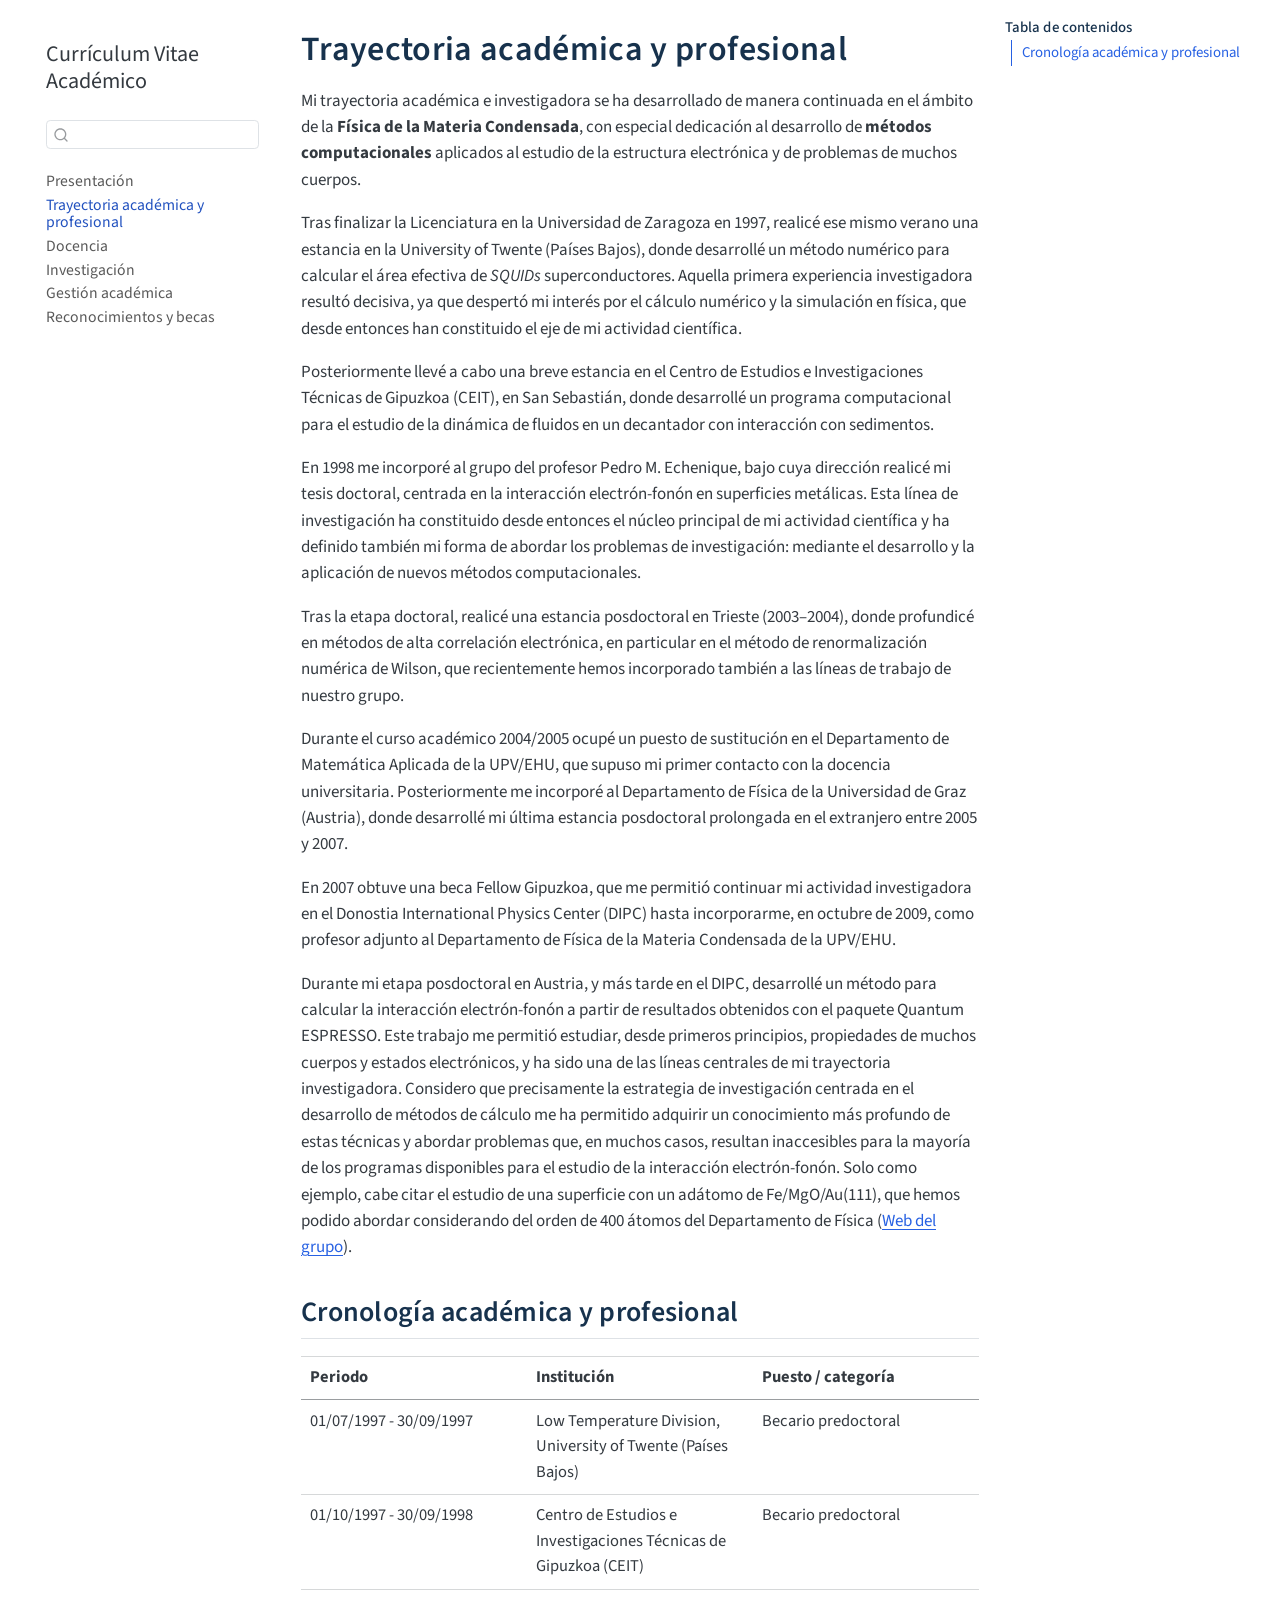
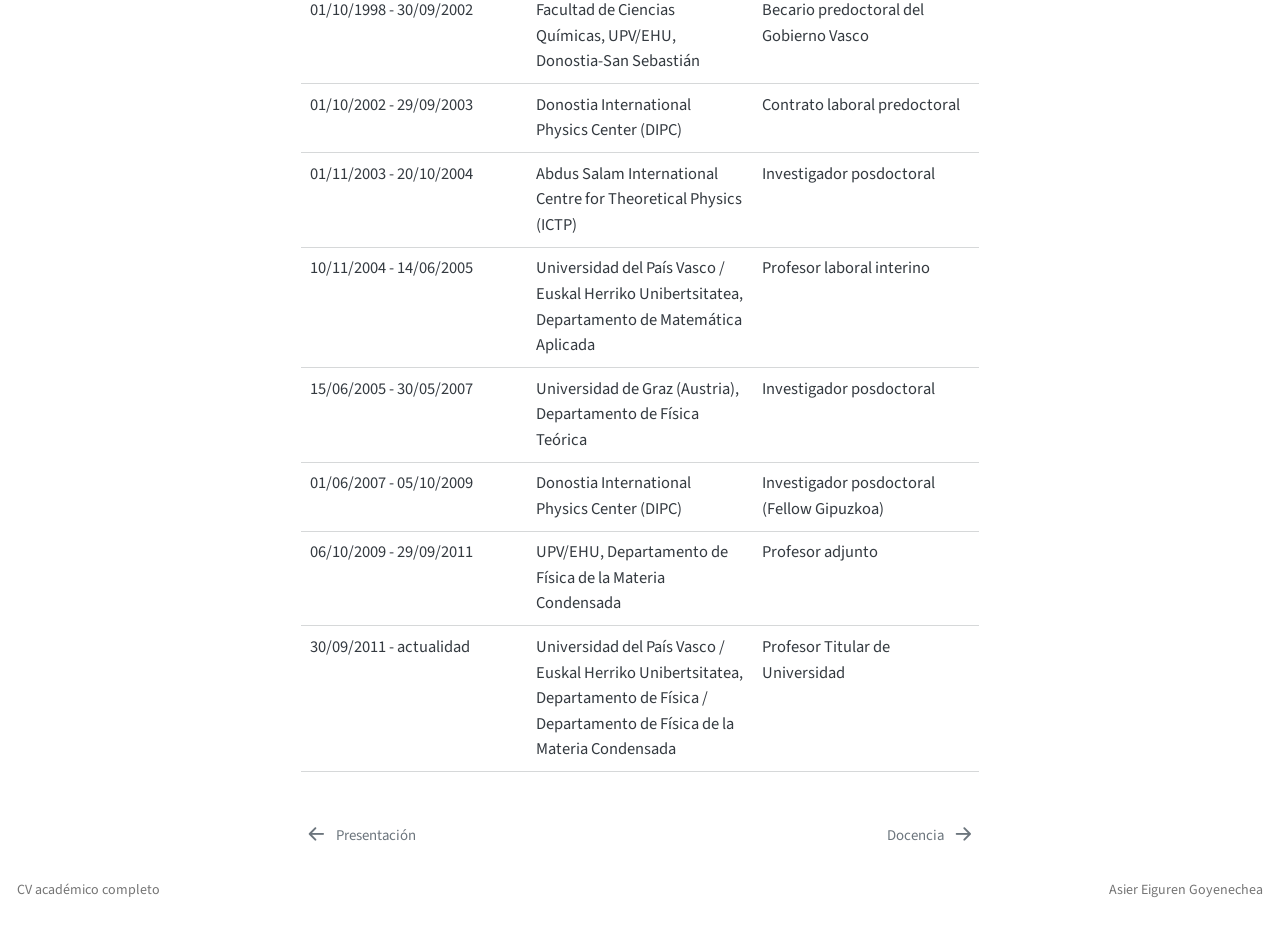
==== 01-trayectoria.html @ c7d63c79 "Publicación CV HTML" ====
<!DOCTYPE html>
<html xmlns="http://www.w3.org/1999/xhtml" lang="es" xml:lang="es"><head>

<meta charset="utf-8">
<meta name="generator" content="quarto-1.8.25">

<meta name="viewport" content="width=device-width, initial-scale=1.0, user-scalable=yes">


<title>Trayectoria académica y profesional – Currículum Vitae Académico</title>
<style>
code{white-space: pre-wrap;}
span.smallcaps{font-variant: small-caps;}
div.columns{display: flex; gap: min(4vw, 1.5em);}
div.column{flex: auto; overflow-x: auto;}
div.hanging-indent{margin-left: 1.5em; text-indent: -1.5em;}
ul.task-list{list-style: none;}
ul.task-list li input[type="checkbox"] {
  width: 0.8em;
  margin: 0 0.8em 0.2em -1em; /* quarto-specific, see https://github.com/quarto-dev/quarto-cli/issues/4556 */ 
  vertical-align: middle;
}
</style>


<script src="site_libs/quarto-nav/quarto-nav.js"></script>
<script src="site_libs/quarto-nav/headroom.min.js"></script>
<script src="site_libs/clipboard/clipboard.min.js"></script>
<script src="site_libs/quarto-search/autocomplete.umd.js"></script>
<script src="site_libs/quarto-search/fuse.min.js"></script>
<script src="site_libs/quarto-search/quarto-search.js"></script>
<meta name="quarto:offset" content="./">
<link href="./02-docencia.html" rel="next">
<link href="./index.html" rel="prev">
<script src="site_libs/quarto-html/quarto.js" type="module"></script>
<script src="site_libs/quarto-html/tabsets/tabsets.js" type="module"></script>
<script src="site_libs/quarto-html/axe/axe-check.js" type="module"></script>
<script src="site_libs/quarto-html/popper.min.js"></script>
<script src="site_libs/quarto-html/tippy.umd.min.js"></script>
<script src="site_libs/quarto-html/anchor.min.js"></script>
<link href="site_libs/quarto-html/tippy.css" rel="stylesheet">
<link href="site_libs/quarto-html/quarto-syntax-highlighting-7b89279ff1a6dce999919e0e67d4d9ec.css" rel="stylesheet" id="quarto-text-highlighting-styles">
<script src="site_libs/bootstrap/bootstrap.min.js"></script>
<link href="site_libs/bootstrap/bootstrap-icons.css" rel="stylesheet">
<link href="site_libs/bootstrap/bootstrap-e6bd158cc6aedcd27d3b7739fb1312fc.min.css" rel="stylesheet" append-hash="true" id="quarto-bootstrap" data-mode="light">
<script id="quarto-search-options" type="application/json">{
  "location": "sidebar",
  "copy-button": false,
  "collapse-after": 3,
  "panel-placement": "start",
  "type": "textbox",
  "limit": 50,
  "keyboard-shortcut": [
    "f",
    "/",
    "s"
  ],
  "show-item-context": false,
  "language": {
    "search-no-results-text": "No se han encontrado resultados",
    "search-matching-documents-text": "documentos encontrados",
    "search-copy-link-title": "Copiar el enlace en la búsqueda",
    "search-hide-matches-text": "Ocultar resultados adicionales",
    "search-more-match-text": "resultado adicional en este documento",
    "search-more-matches-text": "resultados adicionales en este documento",
    "search-clear-button-title": "Borrar",
    "search-text-placeholder": "",
    "search-detached-cancel-button-title": "Cancelar",
    "search-submit-button-title": "Enviar",
    "search-label": "Buscar"
  }
}</script>
<style>html{ scroll-behavior: smooth; }</style>


<link rel="stylesheet" href="styles.css">
</head>

<body class="nav-sidebar floating quarto-light">

<div id="quarto-search-results"></div>
  <header id="quarto-header" class="headroom fixed-top">
  <nav class="quarto-secondary-nav">
    <div class="container-fluid d-flex">
      <button type="button" class="quarto-btn-toggle btn" data-bs-toggle="collapse" role="button" data-bs-target=".quarto-sidebar-collapse-item" aria-controls="quarto-sidebar" aria-expanded="false" aria-label="Alternar barra lateral" onclick="if (window.quartoToggleHeadroom) { window.quartoToggleHeadroom(); }">
        <i class="bi bi-layout-text-sidebar-reverse"></i>
      </button>
        <nav class="quarto-page-breadcrumbs" aria-label="breadcrumb"><ol class="breadcrumb"><li class="breadcrumb-item"><a href="./01-trayectoria.html"><span class="chapter-title">Trayectoria académica y profesional</span></a></li></ol></nav>
        <a class="flex-grow-1" role="navigation" data-bs-toggle="collapse" data-bs-target=".quarto-sidebar-collapse-item" aria-controls="quarto-sidebar" aria-expanded="false" aria-label="Alternar barra lateral" onclick="if (window.quartoToggleHeadroom) { window.quartoToggleHeadroom(); }">      
        </a>
      <button type="button" class="btn quarto-search-button" aria-label="Buscar" onclick="window.quartoOpenSearch();">
        <i class="bi bi-search"></i>
      </button>
    </div>
  </nav>
</header>
<!-- content -->
<div id="quarto-content" class="quarto-container page-columns page-rows-contents page-layout-article">
<!-- sidebar -->
  <nav id="quarto-sidebar" class="sidebar collapse collapse-horizontal quarto-sidebar-collapse-item sidebar-navigation floating overflow-auto">
    <div class="pt-lg-2 mt-2 text-left sidebar-header sidebar-header-stacked">
      <a href="./index.html" class="sidebar-logo-link">
      </a>
    <div class="sidebar-title mb-0 py-0">
      <a href="./">Currículum Vitae Académico</a> 
    </div>
      </div>
        <div class="mt-2 flex-shrink-0 align-items-center">
        <div class="sidebar-search">
        <div id="quarto-search" class="" title="Buscar"></div>
        </div>
        </div>
    <div class="sidebar-menu-container"> 
    <ul class="list-unstyled mt-1">
        <li class="sidebar-item">
  <div class="sidebar-item-container"> 
  <a href="./index.html" class="sidebar-item-text sidebar-link"><span class="chapter-title">Presentación</span></a>
  </div>
</li>
        <li class="sidebar-item">
  <div class="sidebar-item-container"> 
  <a href="./01-trayectoria.html" class="sidebar-item-text sidebar-link active"><span class="chapter-title">Trayectoria académica y profesional</span></a>
  </div>
</li>
        <li class="sidebar-item">
  <div class="sidebar-item-container"> 
  <a href="./02-docencia.html" class="sidebar-item-text sidebar-link"><span class="chapter-title">Docencia</span></a>
  </div>
</li>
        <li class="sidebar-item">
  <div class="sidebar-item-container"> 
  <a href="./03-investigacion.html" class="sidebar-item-text sidebar-link"><span class="chapter-title">Investigación</span></a>
  </div>
</li>
        <li class="sidebar-item">
  <div class="sidebar-item-container"> 
  <a href="./05-gestion.html" class="sidebar-item-text sidebar-link"><span class="chapter-title">Gestión académica</span></a>
  </div>
</li>
        <li class="sidebar-item">
  <div class="sidebar-item-container"> 
  <a href="./06-premios.html" class="sidebar-item-text sidebar-link"><span class="chapter-title">Reconocimientos y becas</span></a>
  </div>
</li>
    </ul>
    </div>
</nav>
<div id="quarto-sidebar-glass" class="quarto-sidebar-collapse-item" data-bs-toggle="collapse" data-bs-target=".quarto-sidebar-collapse-item"></div>
<!-- margin-sidebar -->
    <div id="quarto-margin-sidebar" class="sidebar margin-sidebar">
        <nav id="TOC" role="doc-toc" class="toc-active">
    <h2 id="toc-title">Tabla de contenidos</h2>
   
  <ul>
  <li><a href="#cronología-académica-y-profesional" id="toc-cronología-académica-y-profesional" class="nav-link active" data-scroll-target="#cronología-académica-y-profesional">Cronología académica y profesional</a></li>
  </ul>
</nav>
    </div>
<!-- main -->
<main class="content" id="quarto-document-content">

<header id="title-block-header" class="quarto-title-block default">
<div class="quarto-title">
<h1 class="title"><span class="chapter-title">Trayectoria académica y profesional</span></h1>
</div>



<div class="quarto-title-meta">

    
  
    
  </div>
  


</header>


<p>Mi trayectoria académica e investigadora se ha desarrollado de manera continuada en el ámbito de la <strong>Física de la Materia Condensada</strong>, con especial dedicación al desarrollo de <strong>métodos computacionales</strong> aplicados al estudio de la estructura electrónica y de problemas de muchos cuerpos.</p>
<p>Tras finalizar la Licenciatura en la Universidad de Zaragoza en 1997, realicé ese mismo verano una estancia en la University of Twente (Países Bajos), donde desarrollé un método numérico para calcular el área efectiva de <em>SQUIDs</em> superconductores. Aquella primera experiencia investigadora resultó decisiva, ya que despertó mi interés por el cálculo numérico y la simulación en física, que desde entonces han constituido el eje de mi actividad científica.</p>
<p>Posteriormente llevé a cabo una breve estancia en el Centro de Estudios e Investigaciones Técnicas de Gipuzkoa (CEIT), en San Sebastián, donde desarrollé un programa computacional para el estudio de la dinámica de fluidos en un decantador con interacción con sedimentos.</p>
<p>En 1998 me incorporé al grupo del profesor Pedro M. Echenique, bajo cuya dirección realicé mi tesis doctoral, centrada en la interacción electrón-fonón en superficies metálicas. Esta línea de investigación ha constituido desde entonces el núcleo principal de mi actividad científica y ha definido también mi forma de abordar los problemas de investigación: mediante el desarrollo y la aplicación de nuevos métodos computacionales.</p>
<p>Tras la etapa doctoral, realicé una estancia posdoctoral en Trieste (2003–2004), donde profundicé en métodos de alta correlación electrónica, en particular en el método de renormalización numérica de Wilson, que recientemente hemos incorporado también a las líneas de trabajo de nuestro grupo.</p>
<p>Durante el curso académico 2004/2005 ocupé un puesto de sustitución en el Departamento de Matemática Aplicada de la UPV/EHU, que supuso mi primer contacto con la docencia universitaria. Posteriormente me incorporé al Departamento de Física de la Universidad de Graz (Austria), donde desarrollé mi última estancia posdoctoral prolongada en el extranjero entre 2005 y 2007.</p>
<p>En 2007 obtuve una beca Fellow Gipuzkoa, que me permitió continuar mi actividad investigadora en el Donostia International Physics Center (DIPC) hasta incorporarme, en octubre de 2009, como profesor adjunto al Departamento de Física de la Materia Condensada de la UPV/EHU.</p>
<p>Durante mi etapa posdoctoral en Austria, y más tarde en el DIPC, desarrollé un método para calcular la interacción electrón-fonón a partir de resultados obtenidos con el paquete Quantum ESPRESSO. Este trabajo me permitió estudiar, desde primeros principios, propiedades de muchos cuerpos y estados electrónicos, y ha sido una de las líneas centrales de mi trayectoria investigadora. Considero que precisamente la estrategia de investigación centrada en el desarrollo de métodos de cálculo me ha permitido adquirir un conocimiento más profundo de estas técnicas y abordar problemas que, en muchos casos, resultan inaccesibles para la mayoría de los programas disponibles para el estudio de la interacción electrón-fonón. Solo como ejemplo, cabe citar el estudio de una superficie con un adátomo de Fe/MgO/Au(111), que hemos podido abordar considerando del orden de 400 átomos del Departamento de Física (<a href="https://www.ehu.eus/es/web/computational-many-body-theory/home">Web del grupo</a>).</p>
<section id="cronología-académica-y-profesional" class="level2">
<h2 class="anchored" data-anchor-id="cronología-académica-y-profesional">Cronología académica y profesional</h2>
<table class="caption-top table">
<colgroup>
<col style="width: 33%">
<col style="width: 33%">
<col style="width: 33%">
</colgroup>
<thead>
<tr class="header">
<th>Periodo</th>
<th>Institución</th>
<th>Puesto / categoría</th>
</tr>
</thead>
<tbody>
<tr class="odd">
<td>01/07/1997 - 30/09/1997</td>
<td>Low Temperature Division, University of Twente (Países Bajos)</td>
<td>Becario predoctoral</td>
</tr>
<tr class="even">
<td>01/10/1997 - 30/09/1998</td>
<td>Centro de Estudios e Investigaciones Técnicas de Gipuzkoa (CEIT)</td>
<td>Becario predoctoral</td>
</tr>
<tr class="odd">
<td>01/10/1998 - 30/09/2002</td>
<td>Facultad de Ciencias Químicas, UPV/EHU, Donostia-San Sebastián</td>
<td>Becario predoctoral del Gobierno Vasco</td>
</tr>
<tr class="even">
<td>01/10/2002 - 29/09/2003</td>
<td>Donostia International Physics Center (DIPC)</td>
<td>Contrato laboral predoctoral</td>
</tr>
<tr class="odd">
<td>01/11/2003 - 20/10/2004</td>
<td>Abdus Salam International Centre for Theoretical Physics (ICTP)</td>
<td>Investigador posdoctoral</td>
</tr>
<tr class="even">
<td>10/11/2004 - 14/06/2005</td>
<td>Universidad del País Vasco / Euskal Herriko Unibertsitatea, Departamento de Matemática Aplicada</td>
<td>Profesor laboral interino</td>
</tr>
<tr class="odd">
<td>15/06/2005 - 30/05/2007</td>
<td>Universidad de Graz (Austria), Departamento de Física Teórica</td>
<td>Investigador posdoctoral</td>
</tr>
<tr class="even">
<td>01/06/2007 - 05/10/2009</td>
<td>Donostia International Physics Center (DIPC)</td>
<td>Investigador posdoctoral (Fellow Gipuzkoa)</td>
</tr>
<tr class="odd">
<td>06/10/2009 - 29/09/2011</td>
<td>UPV/EHU, Departamento de Física de la Materia Condensada</td>
<td>Profesor adjunto</td>
</tr>
<tr class="even">
<td>30/09/2011 - actualidad</td>
<td>Universidad del País Vasco / Euskal Herriko Unibertsitatea, Departamento de Física / Departamento de Física de la Materia Condensada</td>
<td>Profesor Titular de Universidad</td>
</tr>
</tbody>
</table>


</section>

</main> <!-- /main -->
<script id="quarto-html-after-body" type="application/javascript">
  window.document.addEventListener("DOMContentLoaded", function (event) {
    const icon = "";
    const anchorJS = new window.AnchorJS();
    anchorJS.options = {
      placement: 'right',
      icon: icon
    };
    anchorJS.add('.anchored');
    const isCodeAnnotation = (el) => {
      for (const clz of el.classList) {
        if (clz.startsWith('code-annotation-')) {                     
          return true;
        }
      }
      return false;
    }
    const onCopySuccess = function(e) {
      // button target
      const button = e.trigger;
      // don't keep focus
      button.blur();
      // flash "checked"
      button.classList.add('code-copy-button-checked');
      var currentTitle = button.getAttribute("title");
      button.setAttribute("title", "Copiado");
      let tooltip;
      if (window.bootstrap) {
        button.setAttribute("data-bs-toggle", "tooltip");
        button.setAttribute("data-bs-placement", "left");
        button.setAttribute("data-bs-title", "Copiado");
        tooltip = new bootstrap.Tooltip(button, 
          { trigger: "manual", 
            customClass: "code-copy-button-tooltip",
            offset: [0, -8]});
        tooltip.show();    
      }
      setTimeout(function() {
        if (tooltip) {
          tooltip.hide();
          button.removeAttribute("data-bs-title");
          button.removeAttribute("data-bs-toggle");
          button.removeAttribute("data-bs-placement");
        }
        button.setAttribute("title", currentTitle);
        button.classList.remove('code-copy-button-checked');
      }, 1000);
      // clear code selection
      e.clearSelection();
    }
    const getTextToCopy = function(trigger) {
      const outerScaffold = trigger.parentElement.cloneNode(true);
      const codeEl = outerScaffold.querySelector('code');
      for (const childEl of codeEl.children) {
        if (isCodeAnnotation(childEl)) {
          childEl.remove();
        }
      }
      return codeEl.innerText;
    }
    const clipboard = new window.ClipboardJS('.code-copy-button:not([data-in-quarto-modal])', {
      text: getTextToCopy
    });
    clipboard.on('success', onCopySuccess);
    if (window.document.getElementById('quarto-embedded-source-code-modal')) {
      const clipboardModal = new window.ClipboardJS('.code-copy-button[data-in-quarto-modal]', {
        text: getTextToCopy,
        container: window.document.getElementById('quarto-embedded-source-code-modal')
      });
      clipboardModal.on('success', onCopySuccess);
    }
      var localhostRegex = new RegExp(/^(?:http|https):\/\/localhost\:?[0-9]*\//);
      var mailtoRegex = new RegExp(/^mailto:/);
        var filterRegex = new RegExp('/' + window.location.host + '/');
      var isInternal = (href) => {
          return filterRegex.test(href) || localhostRegex.test(href) || mailtoRegex.test(href);
      }
      // Inspect non-navigation links and adorn them if external
     var links = window.document.querySelectorAll('a[href]:not(.nav-link):not(.navbar-brand):not(.toc-action):not(.sidebar-link):not(.sidebar-item-toggle):not(.pagination-link):not(.no-external):not([aria-hidden]):not(.dropdown-item):not(.quarto-navigation-tool):not(.about-link)');
      for (var i=0; i<links.length; i++) {
        const link = links[i];
        if (!isInternal(link.href)) {
          // undo the damage that might have been done by quarto-nav.js in the case of
          // links that we want to consider external
          if (link.dataset.originalHref !== undefined) {
            link.href = link.dataset.originalHref;
          }
        }
      }
    function tippyHover(el, contentFn, onTriggerFn, onUntriggerFn) {
      const config = {
        allowHTML: true,
        maxWidth: 500,
        delay: 100,
        arrow: false,
        appendTo: function(el) {
            return el.parentElement;
        },
        interactive: true,
        interactiveBorder: 10,
        theme: 'quarto',
        placement: 'bottom-start',
      };
      if (contentFn) {
        config.content = contentFn;
      }
      if (onTriggerFn) {
        config.onTrigger = onTriggerFn;
      }
      if (onUntriggerFn) {
        config.onUntrigger = onUntriggerFn;
      }
      window.tippy(el, config); 
    }
    const noterefs = window.document.querySelectorAll('a[role="doc-noteref"]');
    for (var i=0; i<noterefs.length; i++) {
      const ref = noterefs[i];
      tippyHover(ref, function() {
        // use id or data attribute instead here
        let href = ref.getAttribute('data-footnote-href') || ref.getAttribute('href');
        try { href = new URL(href).hash; } catch {}
        const id = href.replace(/^#\/?/, "");
        const note = window.document.getElementById(id);
        if (note) {
          return note.innerHTML;
        } else {
          return "";
        }
      });
    }
    const xrefs = window.document.querySelectorAll('a.quarto-xref');
    const processXRef = (id, note) => {
      // Strip column container classes
      const stripColumnClz = (el) => {
        el.classList.remove("page-full", "page-columns");
        if (el.children) {
          for (const child of el.children) {
            stripColumnClz(child);
          }
        }
      }
      stripColumnClz(note)
      if (id === null || id.startsWith('sec-')) {
        // Special case sections, only their first couple elements
        const container = document.createElement("div");
        if (note.children && note.children.length > 2) {
          container.appendChild(note.children[0].cloneNode(true));
          for (let i = 1; i < note.children.length; i++) {
            const child = note.children[i];
            if (child.tagName === "P" && child.innerText === "") {
              continue;
            } else {
              container.appendChild(child.cloneNode(true));
              break;
            }
          }
          if (window.Quarto?.typesetMath) {
            window.Quarto.typesetMath(container);
          }
          return container.innerHTML
        } else {
          if (window.Quarto?.typesetMath) {
            window.Quarto.typesetMath(note);
          }
          return note.innerHTML;
        }
      } else {
        // Remove any anchor links if they are present
        const anchorLink = note.querySelector('a.anchorjs-link');
        if (anchorLink) {
          anchorLink.remove();
        }
        if (window.Quarto?.typesetMath) {
          window.Quarto.typesetMath(note);
        }
        if (note.classList.contains("callout")) {
          return note.outerHTML;
        } else {
          return note.innerHTML;
        }
      }
    }
    for (var i=0; i<xrefs.length; i++) {
      const xref = xrefs[i];
      tippyHover(xref, undefined, function(instance) {
        instance.disable();
        let url = xref.getAttribute('href');
        let hash = undefined; 
        if (url.startsWith('#')) {
          hash = url;
        } else {
          try { hash = new URL(url).hash; } catch {}
        }
        if (hash) {
          const id = hash.replace(/^#\/?/, "");
          const note = window.document.getElementById(id);
          if (note !== null) {
            try {
              const html = processXRef(id, note.cloneNode(true));
              instance.setContent(html);
            } finally {
              instance.enable();
              instance.show();
            }
          } else {
            // See if we can fetch this
            fetch(url.split('#')[0])
            .then(res => res.text())
            .then(html => {
              const parser = new DOMParser();
              const htmlDoc = parser.parseFromString(html, "text/html");
              const note = htmlDoc.getElementById(id);
              if (note !== null) {
                const html = processXRef(id, note);
                instance.setContent(html);
              } 
            }).finally(() => {
              instance.enable();
              instance.show();
            });
          }
        } else {
          // See if we can fetch a full url (with no hash to target)
          // This is a special case and we should probably do some content thinning / targeting
          fetch(url)
          .then(res => res.text())
          .then(html => {
            const parser = new DOMParser();
            const htmlDoc = parser.parseFromString(html, "text/html");
            const note = htmlDoc.querySelector('main.content');
            if (note !== null) {
              // This should only happen for chapter cross references
              // (since there is no id in the URL)
              // remove the first header
              if (note.children.length > 0 && note.children[0].tagName === "HEADER") {
                note.children[0].remove();
              }
              const html = processXRef(null, note);
              instance.setContent(html);
            } 
          }).finally(() => {
            instance.enable();
            instance.show();
          });
        }
      }, function(instance) {
      });
    }
        let selectedAnnoteEl;
        const selectorForAnnotation = ( cell, annotation) => {
          let cellAttr = 'data-code-cell="' + cell + '"';
          let lineAttr = 'data-code-annotation="' +  annotation + '"';
          const selector = 'span[' + cellAttr + '][' + lineAttr + ']';
          return selector;
        }
        const selectCodeLines = (annoteEl) => {
          const doc = window.document;
          const targetCell = annoteEl.getAttribute("data-target-cell");
          const targetAnnotation = annoteEl.getAttribute("data-target-annotation");
          const annoteSpan = window.document.querySelector(selectorForAnnotation(targetCell, targetAnnotation));
          const lines = annoteSpan.getAttribute("data-code-lines").split(",");
          const lineIds = lines.map((line) => {
            return targetCell + "-" + line;
          })
          let top = null;
          let height = null;
          let parent = null;
          if (lineIds.length > 0) {
              //compute the position of the single el (top and bottom and make a div)
              const el = window.document.getElementById(lineIds[0]);
              top = el.offsetTop;
              height = el.offsetHeight;
              parent = el.parentElement.parentElement;
            if (lineIds.length > 1) {
              const lastEl = window.document.getElementById(lineIds[lineIds.length - 1]);
              const bottom = lastEl.offsetTop + lastEl.offsetHeight;
              height = bottom - top;
            }
            if (top !== null && height !== null && parent !== null) {
              // cook up a div (if necessary) and position it 
              let div = window.document.getElementById("code-annotation-line-highlight");
              if (div === null) {
                div = window.document.createElement("div");
                div.setAttribute("id", "code-annotation-line-highlight");
                div.style.position = 'absolute';
                parent.appendChild(div);
              }
              div.style.top = top - 2 + "px";
              div.style.height = height + 4 + "px";
              div.style.left = 0;
              let gutterDiv = window.document.getElementById("code-annotation-line-highlight-gutter");
              if (gutterDiv === null) {
                gutterDiv = window.document.createElement("div");
                gutterDiv.setAttribute("id", "code-annotation-line-highlight-gutter");
                gutterDiv.style.position = 'absolute';
                const codeCell = window.document.getElementById(targetCell);
                const gutter = codeCell.querySelector('.code-annotation-gutter');
                gutter.appendChild(gutterDiv);
              }
              gutterDiv.style.top = top - 2 + "px";
              gutterDiv.style.height = height + 4 + "px";
            }
            selectedAnnoteEl = annoteEl;
          }
        };
        const unselectCodeLines = () => {
          const elementsIds = ["code-annotation-line-highlight", "code-annotation-line-highlight-gutter"];
          elementsIds.forEach((elId) => {
            const div = window.document.getElementById(elId);
            if (div) {
              div.remove();
            }
          });
          selectedAnnoteEl = undefined;
        };
          // Handle positioning of the toggle
      window.addEventListener(
        "resize",
        throttle(() => {
          elRect = undefined;
          if (selectedAnnoteEl) {
            selectCodeLines(selectedAnnoteEl);
          }
        }, 10)
      );
      function throttle(fn, ms) {
      let throttle = false;
      let timer;
        return (...args) => {
          if(!throttle) { // first call gets through
              fn.apply(this, args);
              throttle = true;
          } else { // all the others get throttled
              if(timer) clearTimeout(timer); // cancel #2
              timer = setTimeout(() => {
                fn.apply(this, args);
                timer = throttle = false;
              }, ms);
          }
        };
      }
        // Attach click handler to the DT
        const annoteDls = window.document.querySelectorAll('dt[data-target-cell]');
        for (const annoteDlNode of annoteDls) {
          annoteDlNode.addEventListener('click', (event) => {
            const clickedEl = event.target;
            if (clickedEl !== selectedAnnoteEl) {
              unselectCodeLines();
              const activeEl = window.document.querySelector('dt[data-target-cell].code-annotation-active');
              if (activeEl) {
                activeEl.classList.remove('code-annotation-active');
              }
              selectCodeLines(clickedEl);
              clickedEl.classList.add('code-annotation-active');
            } else {
              // Unselect the line
              unselectCodeLines();
              clickedEl.classList.remove('code-annotation-active');
            }
          });
        }
    const findCites = (el) => {
      const parentEl = el.parentElement;
      if (parentEl) {
        const cites = parentEl.dataset.cites;
        if (cites) {
          return {
            el,
            cites: cites.split(' ')
          };
        } else {
          return findCites(el.parentElement)
        }
      } else {
        return undefined;
      }
    };
    var bibliorefs = window.document.querySelectorAll('a[role="doc-biblioref"]');
    for (var i=0; i<bibliorefs.length; i++) {
      const ref = bibliorefs[i];
      const citeInfo = findCites(ref);
      if (citeInfo) {
        tippyHover(citeInfo.el, function() {
          var popup = window.document.createElement('div');
          citeInfo.cites.forEach(function(cite) {
            var citeDiv = window.document.createElement('div');
            citeDiv.classList.add('hanging-indent');
            citeDiv.classList.add('csl-entry');
            var biblioDiv = window.document.getElementById('ref-' + cite);
            if (biblioDiv) {
              citeDiv.innerHTML = biblioDiv.innerHTML;
            }
            popup.appendChild(citeDiv);
          });
          return popup.innerHTML;
        });
      }
    }
  });
  </script>
<nav class="page-navigation">
  <div class="nav-page nav-page-previous">
      <a href="./index.html" class="pagination-link" aria-label="Presentación">
        <i class="bi bi-arrow-left-short"></i> <span class="nav-page-text"><span class="chapter-title">Presentación</span></span>
      </a>          
  </div>
  <div class="nav-page nav-page-next">
      <a href="./02-docencia.html" class="pagination-link" aria-label="Docencia">
        <span class="nav-page-text"><span class="chapter-title">Docencia</span></span> <i class="bi bi-arrow-right-short"></i>
      </a>
  </div>
</nav>
</div> <!-- /content -->
<footer class="footer">
  <div class="nav-footer">
    <div class="nav-footer-left">
<p>CV académico completo</p>
</div>   
    <div class="nav-footer-center">
      &nbsp;
    </div>
    <div class="nav-footer-right">
<p>Asier Eiguren Goyenechea</p>
</div>
  </div>
</footer>




<script src="site_libs/quarto-html/zenscroll-min.js"></script>
</body></html>
---- site_libs/quarto-html/tippy.css ----
.tippy-box[data-animation=fade][data-state=hidden]{opacity:0}[data-tippy-root]{max-width:calc(100vw - 10px)}.tippy-box{position:relative;background-color:#333;color:#fff;border-radius:4px;font-size:14px;line-height:1.4;white-space:normal;outline:0;transition-property:transform,visibility,opacity}.tippy-box[data-placement^=top]>.tippy-arrow{bottom:0}.tippy-box[data-placement^=top]>.tippy-arrow:before{bottom:-7px;left:0;border-width:8px 8px 0;border-top-color:initial;transform-origin:center top}.tippy-box[data-placement^=bottom]>.tippy-arrow{top:0}.tippy-box[data-placement^=bottom]>.tippy-arrow:before{top:-7px;left:0;border-width:0 8px 8px;border-bottom-color:initial;transform-origin:center bottom}.tippy-box[data-placement^=left]>.tippy-arrow{right:0}.tippy-box[data-placement^=left]>.tippy-arrow:before{border-width:8px 0 8px 8px;border-left-color:initial;right:-7px;transform-origin:center left}.tippy-box[data-placement^=right]>.tippy-arrow{left:0}.tippy-box[data-placement^=right]>.tippy-arrow:before{left:-7px;border-width:8px 8px 8px 0;border-right-color:initial;transform-origin:center right}.tippy-box[data-inertia][data-state=visible]{transition-timing-function:cubic-bezier(.54,1.5,.38,1.11)}.tippy-arrow{width:16px;height:16px;color:#333}.tippy-arrow:before{content:"";position:absolute;border-color:transparent;border-style:solid}.tippy-content{position:relative;padding:5px 9px;z-index:1}
---- site_libs/quarto-html/quarto-syntax-highlighting-7b89279ff1a6dce999919e0e67d4d9ec.css ----
/* quarto syntax highlight colors */
:root {
  --quarto-hl-ot-color: #003B4F;
  --quarto-hl-at-color: #657422;
  --quarto-hl-ss-color: #20794D;
  --quarto-hl-an-color: #5E5E5E;
  --quarto-hl-fu-color: #4758AB;
  --quarto-hl-st-color: #20794D;
  --quarto-hl-cf-color: #003B4F;
  --quarto-hl-op-color: #5E5E5E;
  --quarto-hl-er-color: #AD0000;
  --quarto-hl-bn-color: #AD0000;
  --quarto-hl-al-color: #AD0000;
  --quarto-hl-va-color: #111111;
  --quarto-hl-bu-color: inherit;
  --quarto-hl-ex-color: inherit;
  --quarto-hl-pp-color: #AD0000;
  --quarto-hl-in-color: #5E5E5E;
  --quarto-hl-vs-color: #20794D;
  --quarto-hl-wa-color: #5E5E5E;
  --quarto-hl-do-color: #5E5E5E;
  --quarto-hl-im-color: #00769E;
  --quarto-hl-ch-color: #20794D;
  --quarto-hl-dt-color: #AD0000;
  --quarto-hl-fl-color: #AD0000;
  --quarto-hl-co-color: #5E5E5E;
  --quarto-hl-cv-color: #5E5E5E;
  --quarto-hl-cn-color: #8f5902;
  --quarto-hl-sc-color: #5E5E5E;
  --quarto-hl-dv-color: #AD0000;
  --quarto-hl-kw-color: #003B4F;
}

/* other quarto variables */
:root {
  --quarto-font-monospace: SFMono-Regular, Menlo, Monaco, Consolas, "Liberation Mono", "Courier New", monospace;
}

/* syntax highlight based on Pandoc's rules */
pre > code.sourceCode > span {
  color: #003B4F;
}

code.sourceCode > span {
  color: #003B4F;
}

div.sourceCode,
div.sourceCode pre.sourceCode {
  color: #003B4F;
}

/* Normal */
code span {
  color: #003B4F;
}

/* Alert */
code span.al {
  color: #AD0000;
  font-style: inherit;
}

/* Annotation */
code span.an {
  color: #5E5E5E;
  font-style: inherit;
}

/* Attribute */
code span.at {
  color: #657422;
  font-style: inherit;
}

/* BaseN */
code span.bn {
  color: #AD0000;
  font-style: inherit;
}

/* BuiltIn */
code span.bu {
  font-style: inherit;
}

/* ControlFlow */
code span.cf {
  color: #003B4F;
  font-weight: bold;
  font-style: inherit;
}

/* Char */
code span.ch {
  color: #20794D;
  font-style: inherit;
}

/* Constant */
code span.cn {
  color: #8f5902;
  font-style: inherit;
}

/* Comment */
code span.co {
  color: #5E5E5E;
  font-style: inherit;
}

/* CommentVar */
code span.cv {
  color: #5E5E5E;
  font-style: italic;
}

/* Documentation */
code span.do {
  color: #5E5E5E;
  font-style: italic;
}

/* DataType */
code span.dt {
  color: #AD0000;
  font-style: inherit;
}

/* DecVal */
code span.dv {
  color: #AD0000;
  font-style: inherit;
}

/* Error */
code span.er {
  color: #AD0000;
  font-style: inherit;
}

/* Extension */
code span.ex {
  font-style: inherit;
}

/* Float */
code span.fl {
  color: #AD0000;
  font-style: inherit;
}

/* Function */
code span.fu {
  color: #4758AB;
  font-style: inherit;
}

/* Import */
code span.im {
  color: #00769E;
  font-style: inherit;
}

/* Information */
code span.in {
  color: #5E5E5E;
  font-style: inherit;
}

/* Keyword */
code span.kw {
  color: #003B4F;
  font-weight: bold;
  font-style: inherit;
}

/* Operator */
code span.op {
  color: #5E5E5E;
  font-style: inherit;
}

/* Other */
code span.ot {
  color: #003B4F;
  font-style: inherit;
}

/* Preprocessor */
code span.pp {
  color: #AD0000;
  font-style: inherit;
}

/* SpecialChar */
code span.sc {
  color: #5E5E5E;
  font-style: inherit;
}

/* SpecialString */
code span.ss {
  color: #20794D;
  font-style: inherit;
}

/* String */
code span.st {
  color: #20794D;
  font-style: inherit;
}

/* Variable */
code span.va {
  color: #111111;
  font-style: inherit;
}

/* VerbatimString */
code span.vs {
  color: #20794D;
  font-style: inherit;
}

/* Warning */
code span.wa {
  color: #5E5E5E;
  font-style: italic;
}

.prevent-inlining {
  content: "</";
}

/*# sourceMappingURL=3944bc705cfaf4c80e56f77c5205168a.css.map */
---- styles.css ----
/* Elegante y sobrio para CV académico largo */
:root {
  --accent: #17324d;
  --muted: #5b6773;
}

body {
  line-height: 1.55;
}

h1, h2, h3, h4 {
  color: var(--accent);
  letter-spacing: 0.01em;
}

.subtitle, .quarto-title-meta, .author, .date {
  color: var(--muted);
}

table {
  font-size: 0.97rem;
}

.cv-grid {
  display: grid;
  grid-template-columns: 1fr 2fr;
  gap: 0.2rem 1.2rem;
  margin-bottom: 1rem;
}

.cv-grid div:nth-child(odd) {
  font-weight: 600;
  color: var(--accent);
}

.section-note {
  color: var(--muted);
  font-style: italic;
}

.callout-note {
  border-left-color: var(--accent);
}
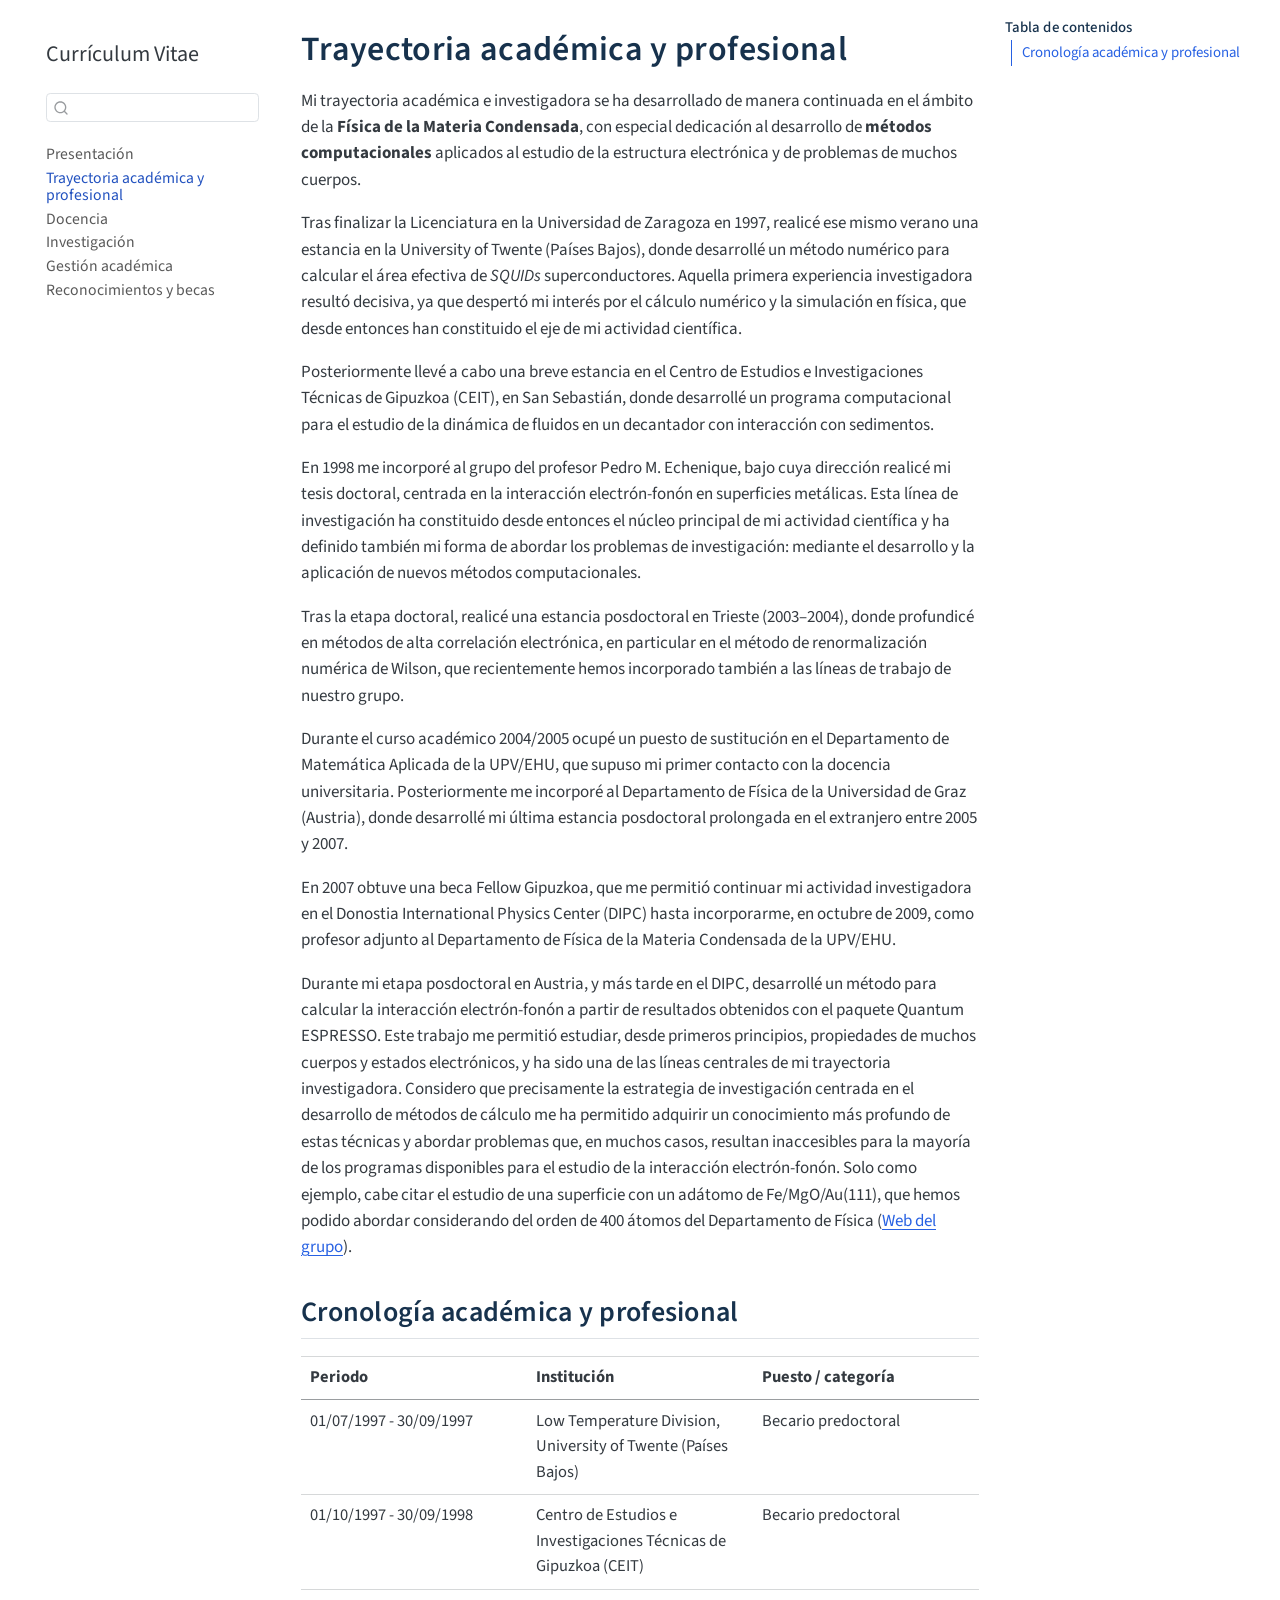
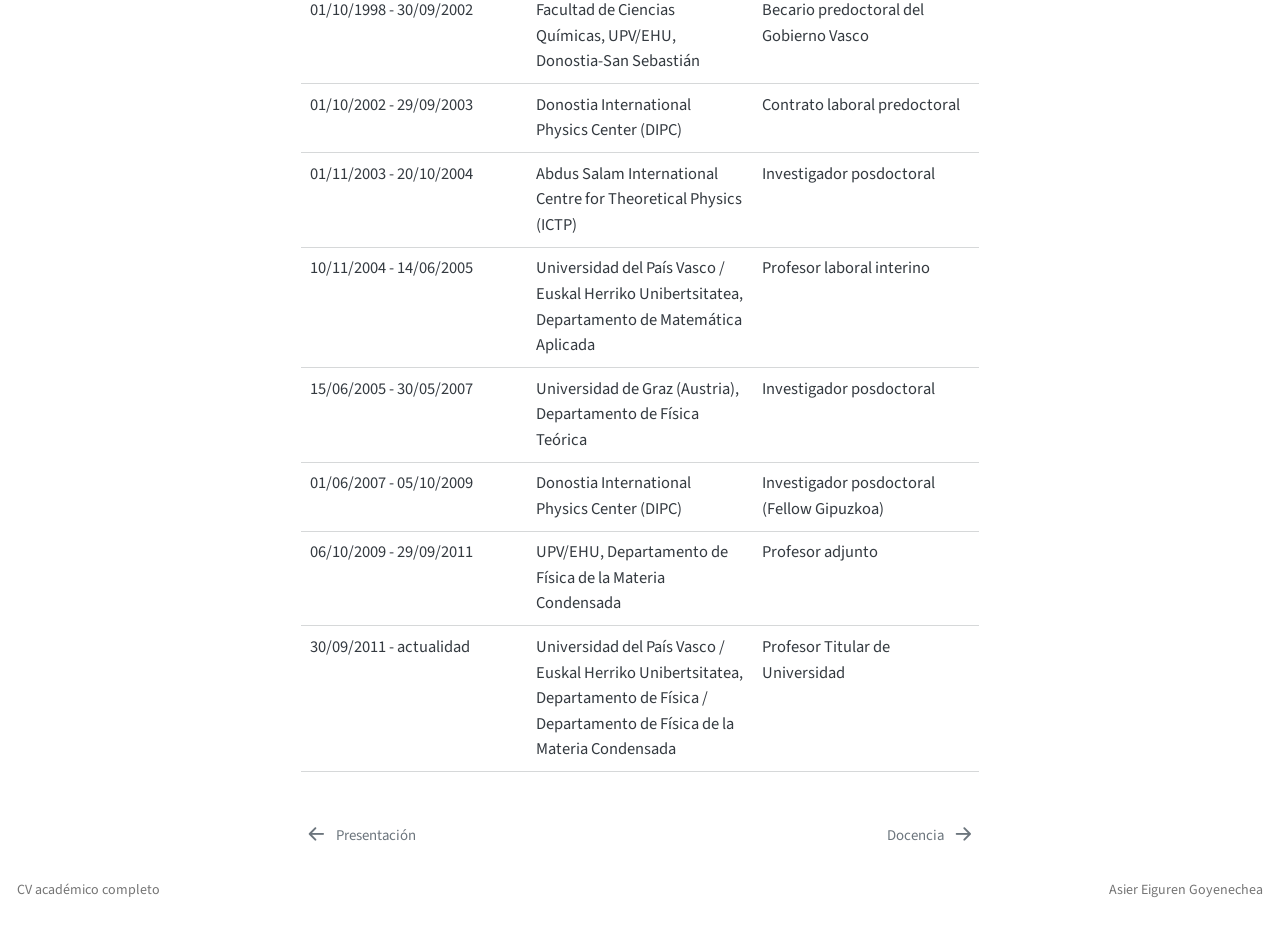
==== commit e8f8a1e0: "zuzen 2" ====
--- a/01-trayectoria.html
+++ b/01-trayectoria.html
@@ -7,7 +7,7 @@
 <meta name="viewport" content="width=device-width, initial-scale=1.0, user-scalable=yes">
 
 
-<title>Trayectoria académica y profesional – Currículum Vitae Académico</title>
+<title>Trayectoria académica y profesional – Currículum Vitae</title>
 <style>
 code{white-space: pre-wrap;}
 span.smallcaps{font-variant: small-caps;}
@@ -102,7 +102,7 @@
       <a href="./index.html" class="sidebar-logo-link">
       </a>
     <div class="sidebar-title mb-0 py-0">
-      <a href="./">Currículum Vitae Académico</a> 
+      <a href="./">Currículum Vitae</a> 
     </div>
       </div>
         <div class="mt-2 flex-shrink-0 align-items-center">
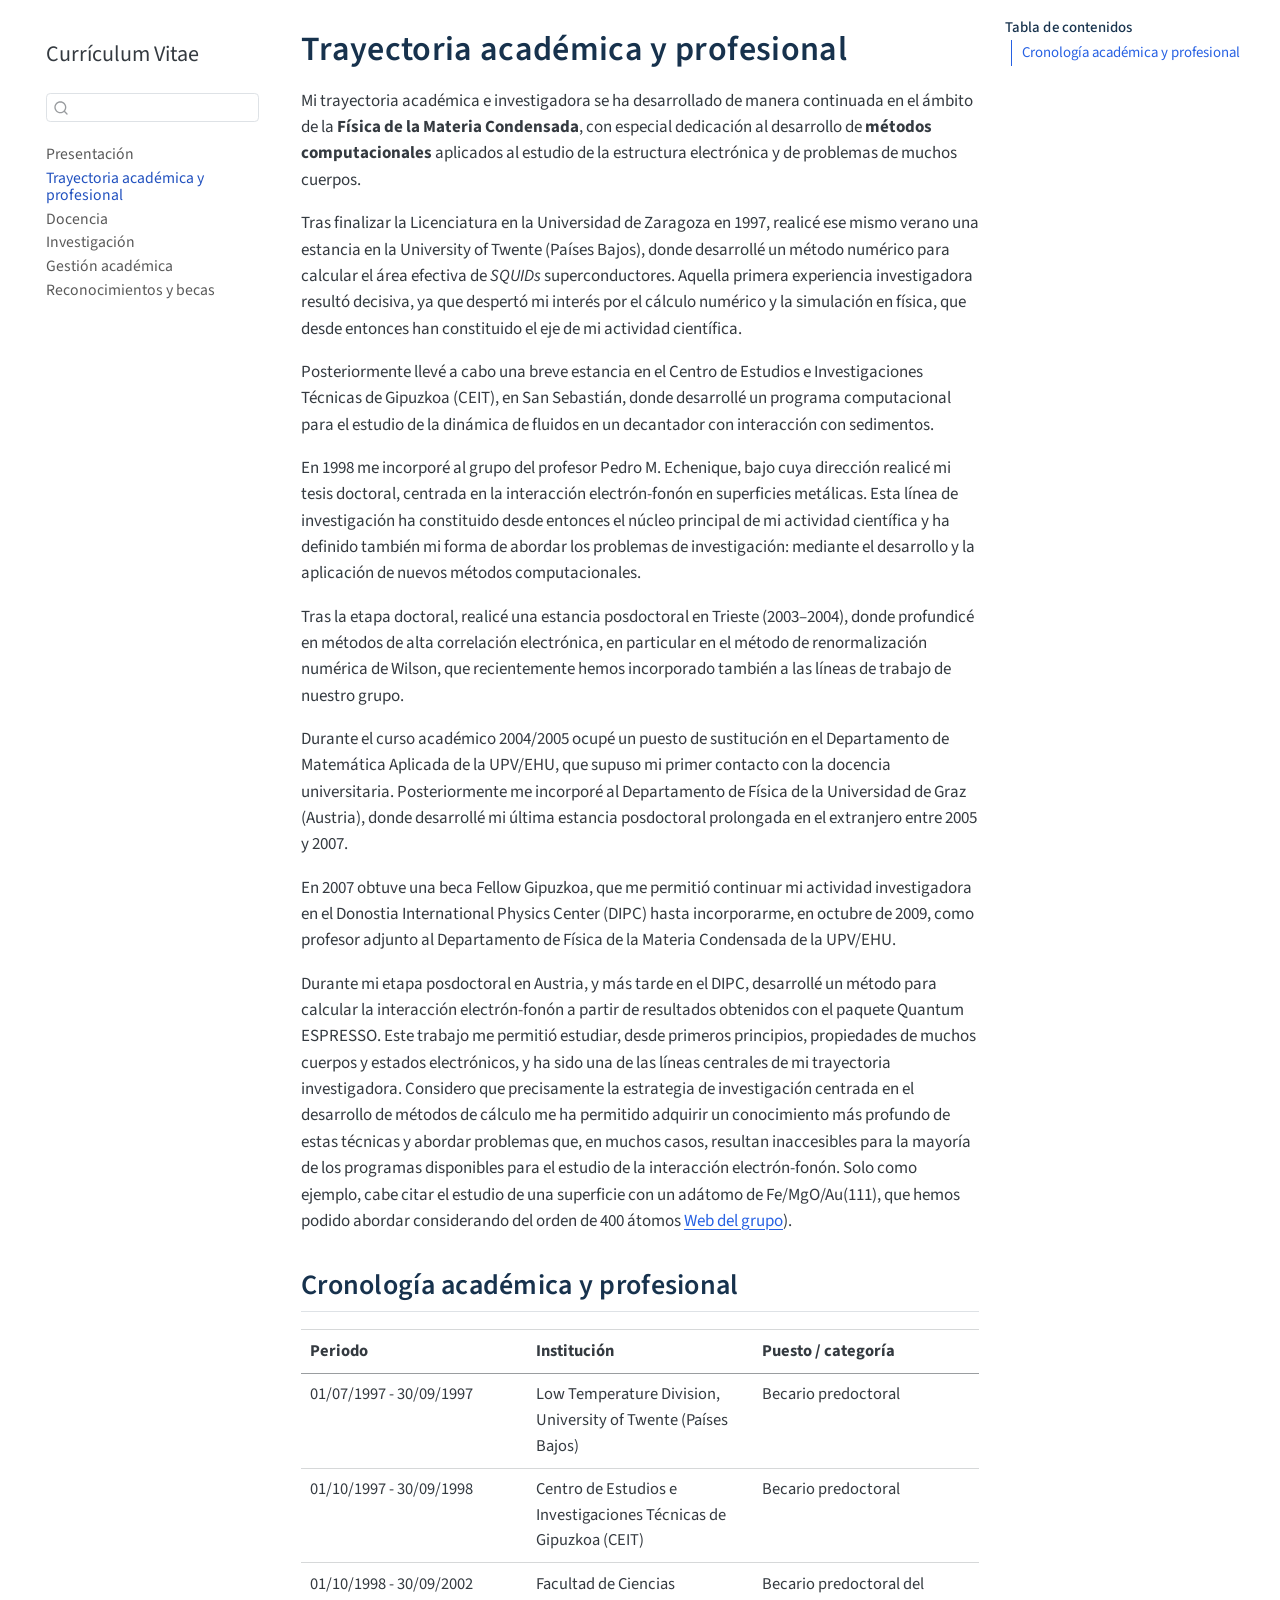
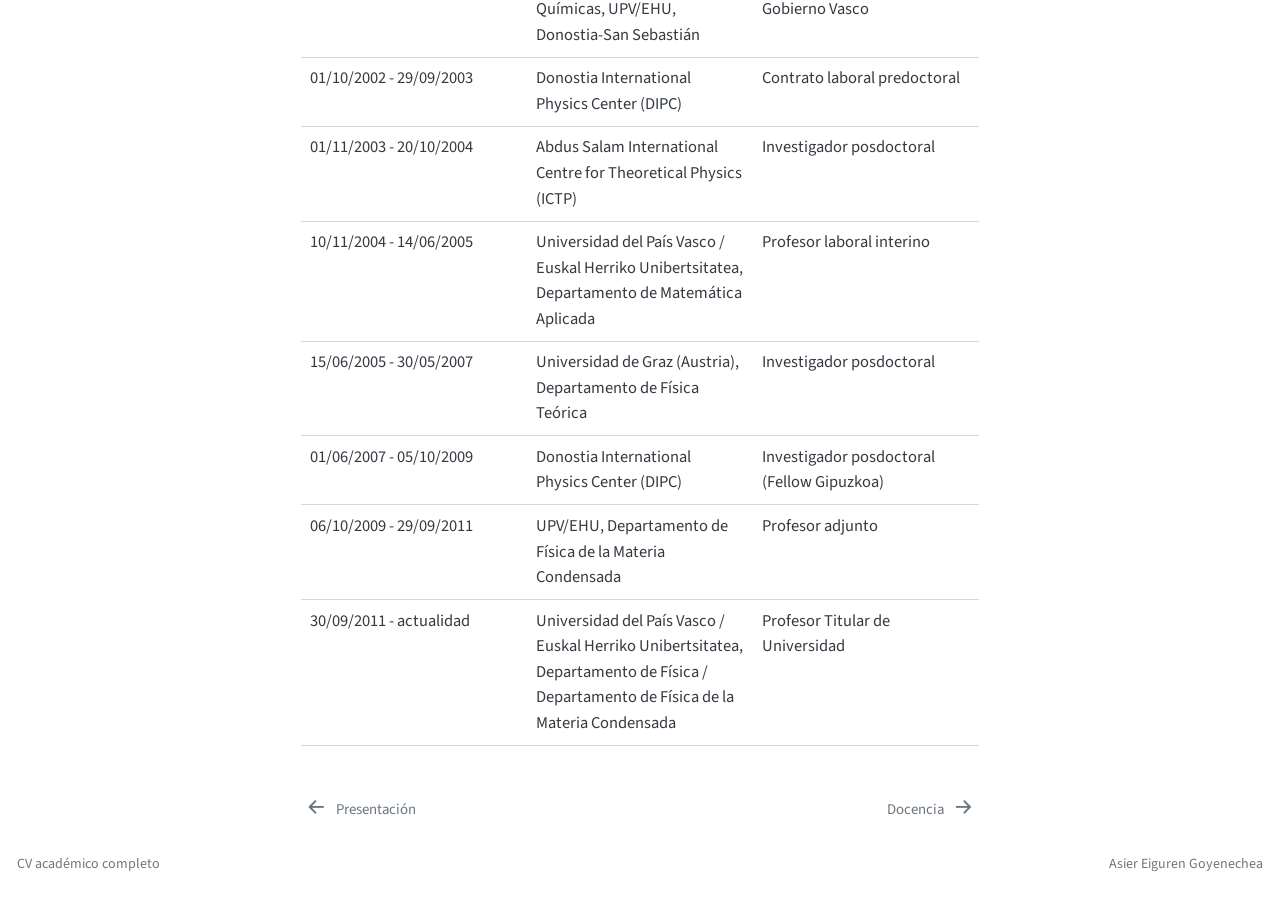
==== commit aad35a1e: "zuendu" ====
--- a/01-trayectoria.html
+++ b/01-trayectoria.html
@@ -185,7 +185,7 @@
 <p>Tras la etapa doctoral, realicé una estancia posdoctoral en Trieste (2003–2004), donde profundicé en métodos de alta correlación electrónica, en particular en el método de renormalización numérica de Wilson, que recientemente hemos incorporado también a las líneas de trabajo de nuestro grupo.</p>
 <p>Durante el curso académico 2004/2005 ocupé un puesto de sustitución en el Departamento de Matemática Aplicada de la UPV/EHU, que supuso mi primer contacto con la docencia universitaria. Posteriormente me incorporé al Departamento de Física de la Universidad de Graz (Austria), donde desarrollé mi última estancia posdoctoral prolongada en el extranjero entre 2005 y 2007.</p>
 <p>En 2007 obtuve una beca Fellow Gipuzkoa, que me permitió continuar mi actividad investigadora en el Donostia International Physics Center (DIPC) hasta incorporarme, en octubre de 2009, como profesor adjunto al Departamento de Física de la Materia Condensada de la UPV/EHU.</p>
-<p>Durante mi etapa posdoctoral en Austria, y más tarde en el DIPC, desarrollé un método para calcular la interacción electrón-fonón a partir de resultados obtenidos con el paquete Quantum ESPRESSO. Este trabajo me permitió estudiar, desde primeros principios, propiedades de muchos cuerpos y estados electrónicos, y ha sido una de las líneas centrales de mi trayectoria investigadora. Considero que precisamente la estrategia de investigación centrada en el desarrollo de métodos de cálculo me ha permitido adquirir un conocimiento más profundo de estas técnicas y abordar problemas que, en muchos casos, resultan inaccesibles para la mayoría de los programas disponibles para el estudio de la interacción electrón-fonón. Solo como ejemplo, cabe citar el estudio de una superficie con un adátomo de Fe/MgO/Au(111), que hemos podido abordar considerando del orden de 400 átomos del Departamento de Física (<a href="https://www.ehu.eus/es/web/computational-many-body-theory/home">Web del grupo</a>).</p>
+<p>Durante mi etapa posdoctoral en Austria, y más tarde en el DIPC, desarrollé un método para calcular la interacción electrón-fonón a partir de resultados obtenidos con el paquete Quantum ESPRESSO. Este trabajo me permitió estudiar, desde primeros principios, propiedades de muchos cuerpos y estados electrónicos, y ha sido una de las líneas centrales de mi trayectoria investigadora. Considero que precisamente la estrategia de investigación centrada en el desarrollo de métodos de cálculo me ha permitido adquirir un conocimiento más profundo de estas técnicas y abordar problemas que, en muchos casos, resultan inaccesibles para la mayoría de los programas disponibles para el estudio de la interacción electrón-fonón. Solo como ejemplo, cabe citar el estudio de una superficie con un adátomo de Fe/MgO/Au(111), que hemos podido abordar considerando del orden de 400 átomos <a href="https://www.ehu.eus/es/web/computational-many-body-theory/home">Web del grupo</a>).</p>
 <section id="cronología-académica-y-profesional" class="level2">
 <h2 class="anchored" data-anchor-id="cronología-académica-y-profesional">Cronología académica y profesional</h2>
 <table class="caption-top table">
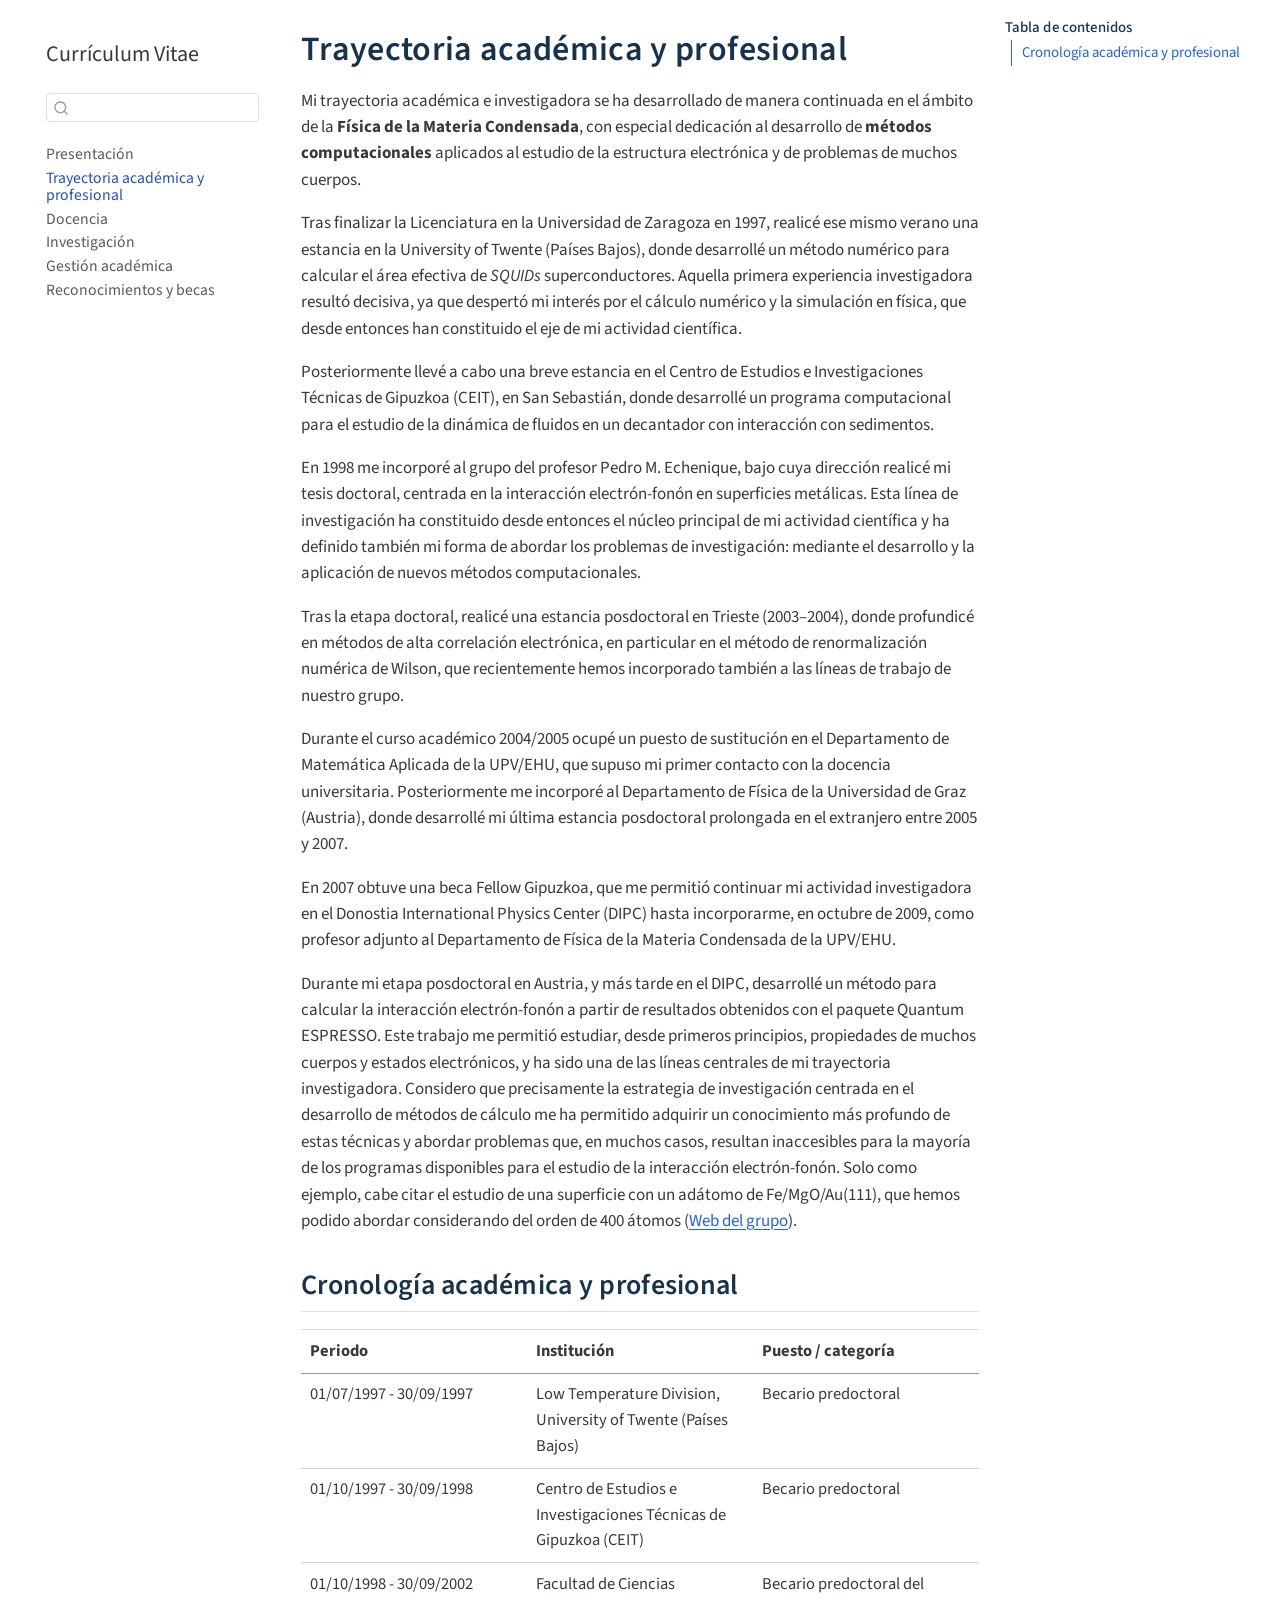
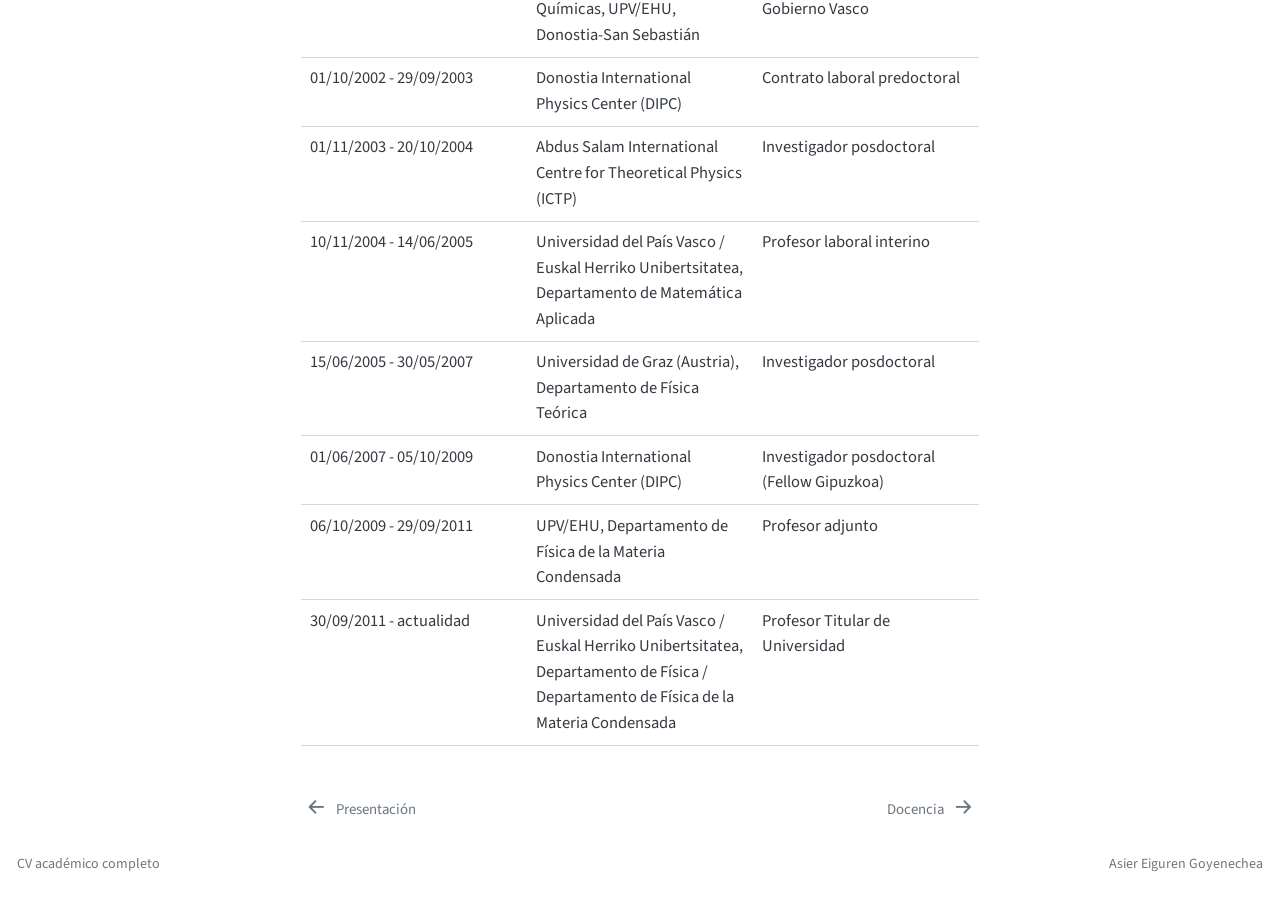
==== commit 65dbfb26: "zuendu" ====
--- a/01-trayectoria.html
+++ b/01-trayectoria.html
@@ -185,7 +185,7 @@
 <p>Tras la etapa doctoral, realicé una estancia posdoctoral en Trieste (2003–2004), donde profundicé en métodos de alta correlación electrónica, en particular en el método de renormalización numérica de Wilson, que recientemente hemos incorporado también a las líneas de trabajo de nuestro grupo.</p>
 <p>Durante el curso académico 2004/2005 ocupé un puesto de sustitución en el Departamento de Matemática Aplicada de la UPV/EHU, que supuso mi primer contacto con la docencia universitaria. Posteriormente me incorporé al Departamento de Física de la Universidad de Graz (Austria), donde desarrollé mi última estancia posdoctoral prolongada en el extranjero entre 2005 y 2007.</p>
 <p>En 2007 obtuve una beca Fellow Gipuzkoa, que me permitió continuar mi actividad investigadora en el Donostia International Physics Center (DIPC) hasta incorporarme, en octubre de 2009, como profesor adjunto al Departamento de Física de la Materia Condensada de la UPV/EHU.</p>
-<p>Durante mi etapa posdoctoral en Austria, y más tarde en el DIPC, desarrollé un método para calcular la interacción electrón-fonón a partir de resultados obtenidos con el paquete Quantum ESPRESSO. Este trabajo me permitió estudiar, desde primeros principios, propiedades de muchos cuerpos y estados electrónicos, y ha sido una de las líneas centrales de mi trayectoria investigadora. Considero que precisamente la estrategia de investigación centrada en el desarrollo de métodos de cálculo me ha permitido adquirir un conocimiento más profundo de estas técnicas y abordar problemas que, en muchos casos, resultan inaccesibles para la mayoría de los programas disponibles para el estudio de la interacción electrón-fonón. Solo como ejemplo, cabe citar el estudio de una superficie con un adátomo de Fe/MgO/Au(111), que hemos podido abordar considerando del orden de 400 átomos <a href="https://www.ehu.eus/es/web/computational-many-body-theory/home">Web del grupo</a>).</p>
+<p>Durante mi etapa posdoctoral en Austria, y más tarde en el DIPC, desarrollé un método para calcular la interacción electrón-fonón a partir de resultados obtenidos con el paquete Quantum ESPRESSO. Este trabajo me permitió estudiar, desde primeros principios, propiedades de muchos cuerpos y estados electrónicos, y ha sido una de las líneas centrales de mi trayectoria investigadora. Considero que precisamente la estrategia de investigación centrada en el desarrollo de métodos de cálculo me ha permitido adquirir un conocimiento más profundo de estas técnicas y abordar problemas que, en muchos casos, resultan inaccesibles para la mayoría de los programas disponibles para el estudio de la interacción electrón-fonón. Solo como ejemplo, cabe citar el estudio de una superficie con un adátomo de Fe/MgO/Au(111), que hemos podido abordar considerando del orden de 400 átomos (<a href="https://www.ehu.eus/es/web/computational-many-body-theory/home">Web del grupo</a>).</p>
 <section id="cronología-académica-y-profesional" class="level2">
 <h2 class="anchored" data-anchor-id="cronología-académica-y-profesional">Cronología académica y profesional</h2>
 <table class="caption-top table">
